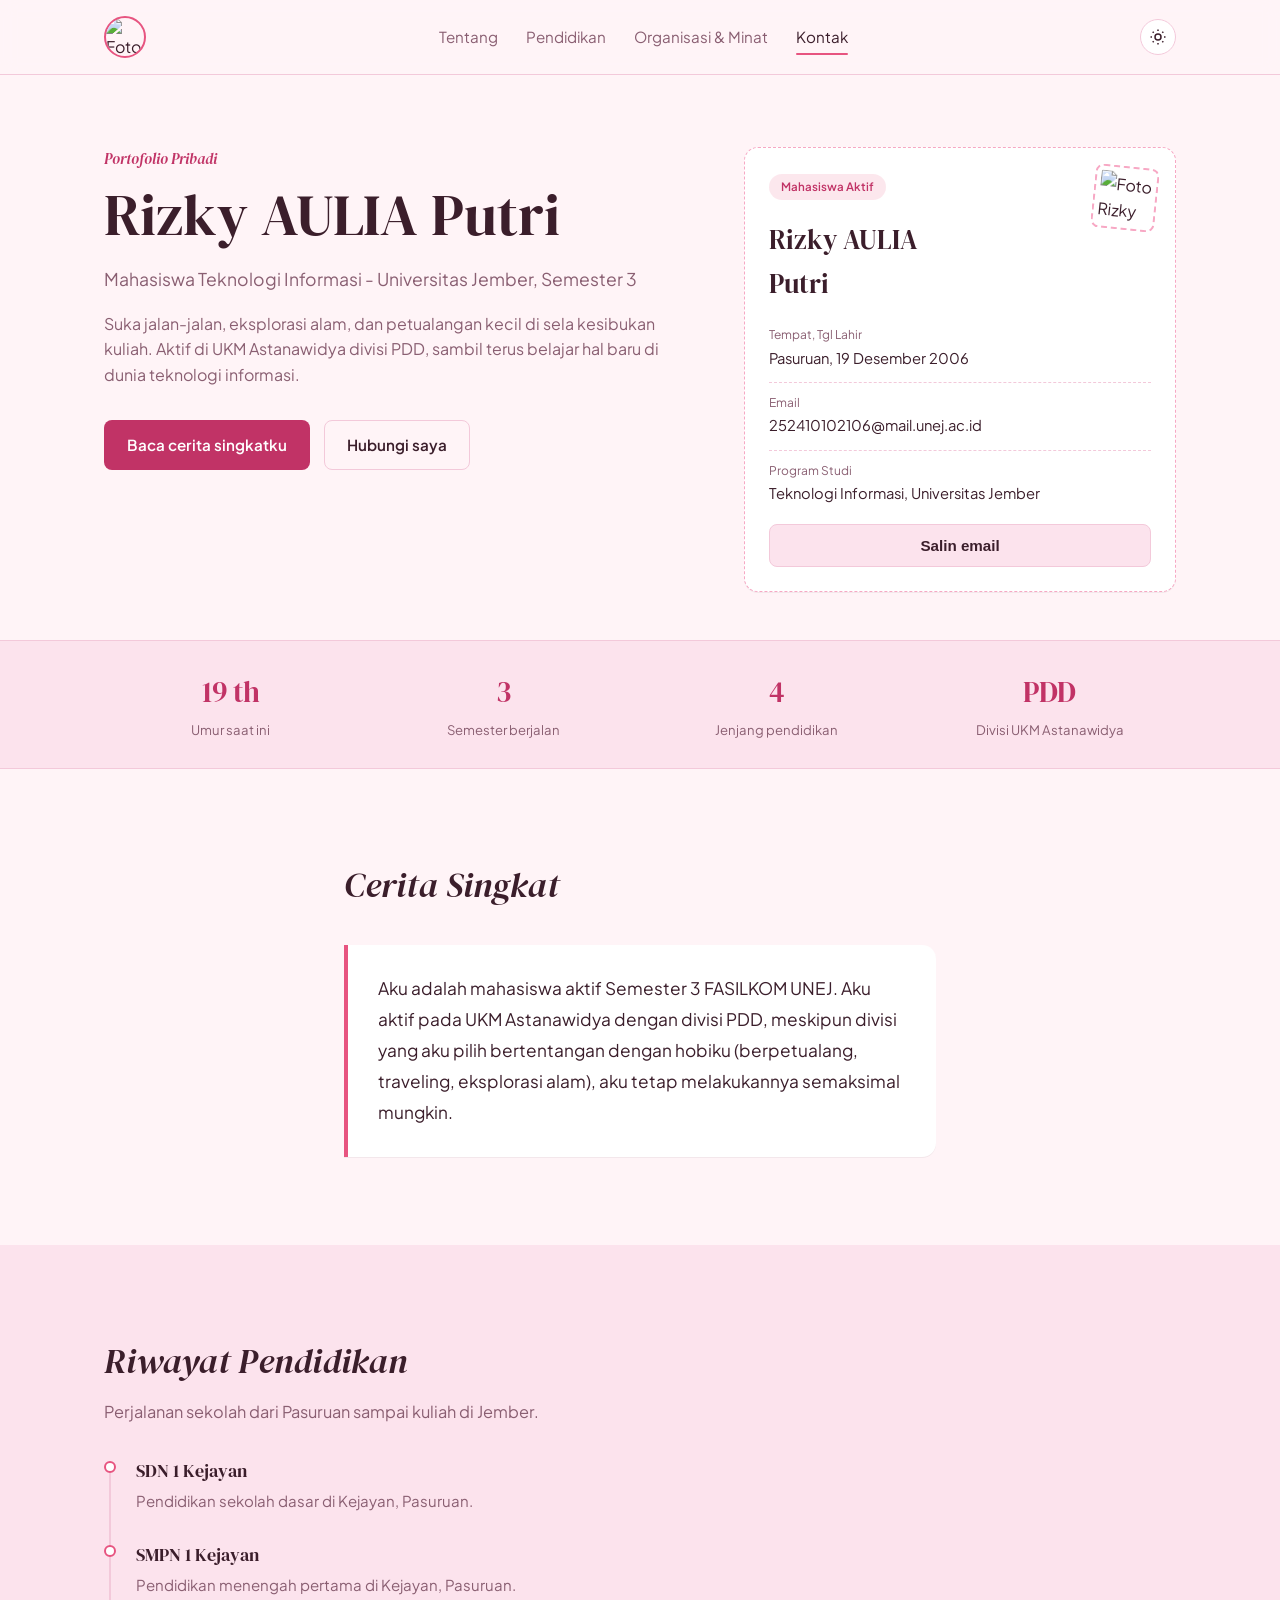
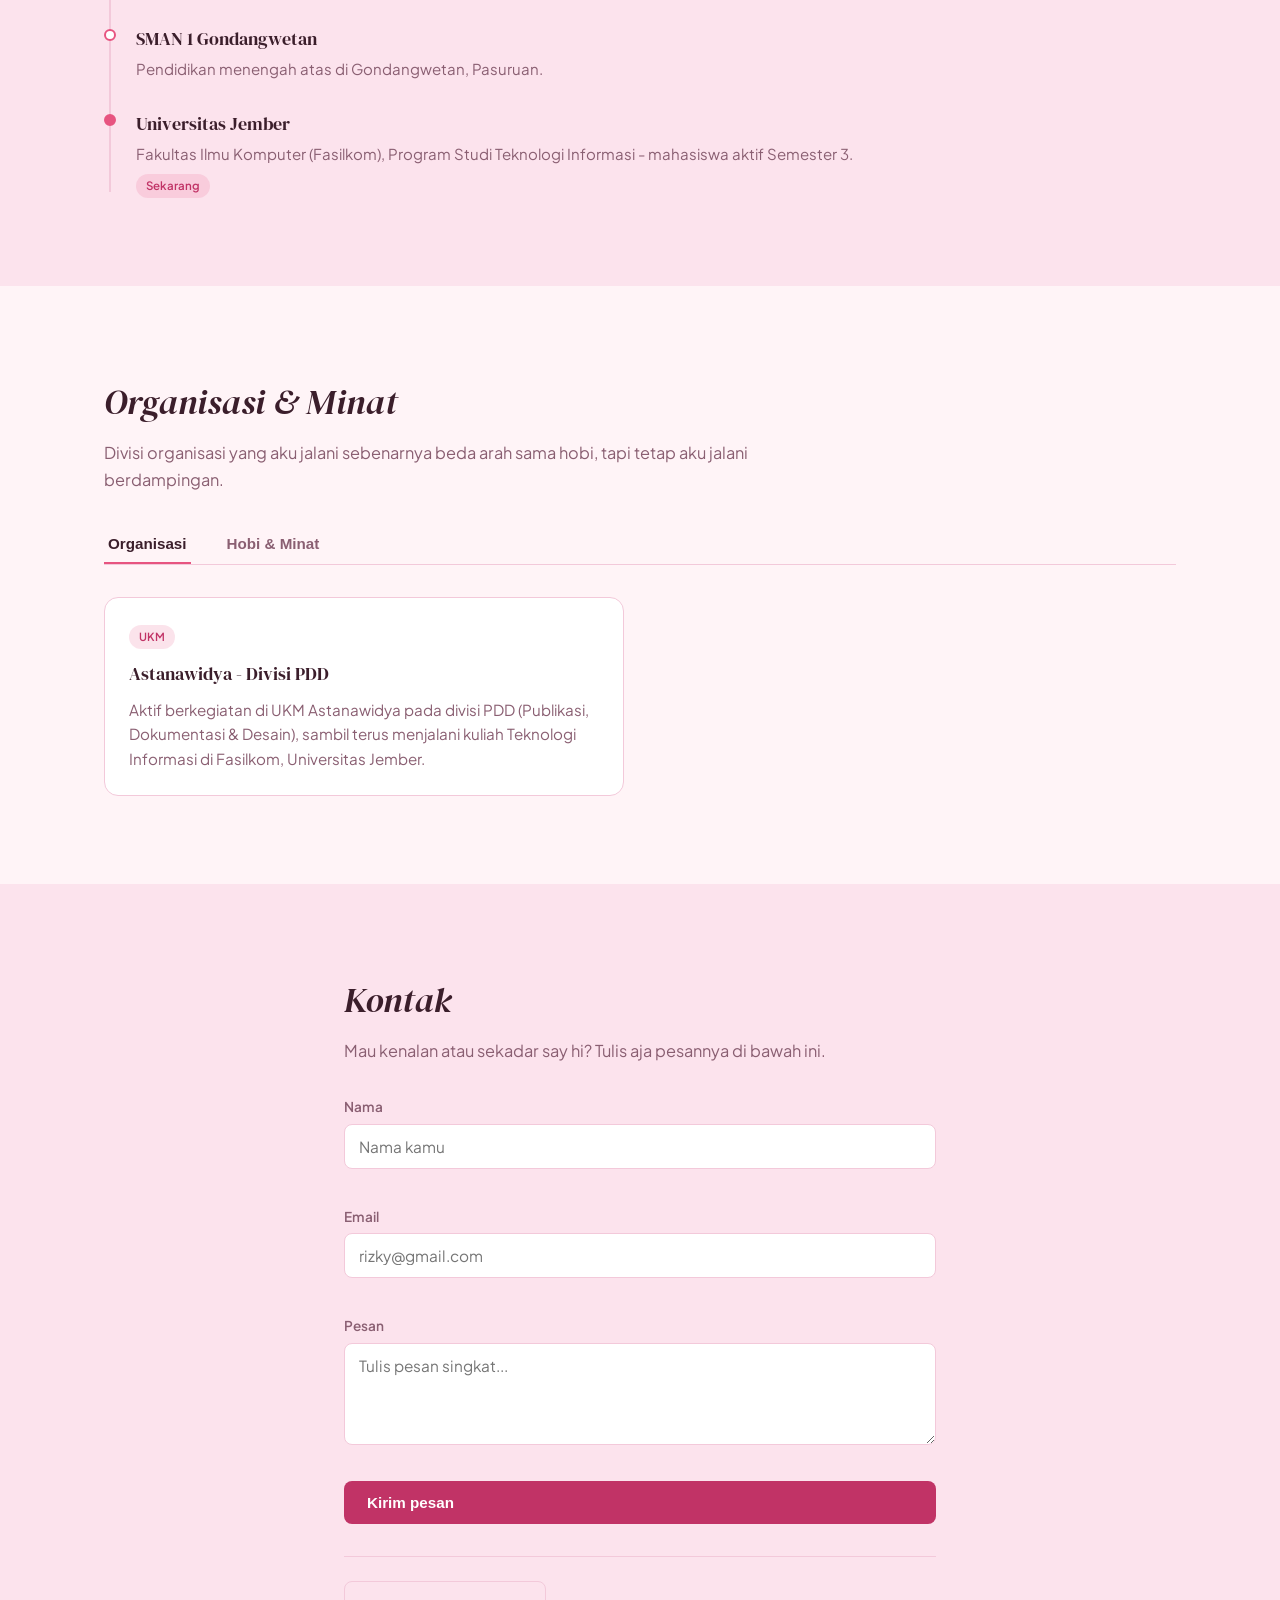
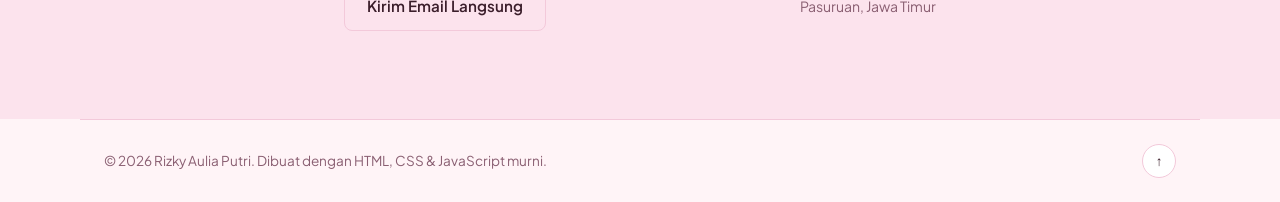
==== index.html @ 134a584e "tes" ====
<!DOCTYPE html>
<html lang="id">
<head>
<meta charset="UTF-8">
<meta name="viewport" content="width=device-width, initial-scale=1.0">
<title>Rizky Aulia Putri - Portofolio</title>
<meta name="description" content="Portofolio pribadi Rizky Aulia Putri, mahasiswa Teknologi Informasi Universitas Jember.">
<link rel="preconnect" href="https://fonts.googleapis.com">
<link rel="preconnect" href="https://fonts.gstatic.com" crossorigin>
<link href="https://fonts.googleapis.com/css2?family=DM+Serif+Display:ital@0;1&family=Plus+Jakarta+Sans:wght@400;500;600;700&display=swap" rel="stylesheet">
<link rel="stylesheet" href="style.css">
</head>
<body>

<div class="progress-bar" id="progressBar"></div>

<header class="site-header" id="siteHeader">
  <div class="header-inner">
    <a href="#top" class="brand">
      <img class="brand-photo" src="assets/foto-rizky.jpg" alt="Foto Rizky Aulia Putri">
    </a>

    <nav class="main-nav" id="mainNav">
      <a href="#tentang" class="nav-link">Tentang</a>
      <a href="#pendidikan" class="nav-link">Pendidikan</a>
      <a href="#organisasi" class="nav-link">Organisasi &amp; Minat</a>
      <a href="#kontak" class="nav-link">Kontak</a>
    </nav>

    <div class="header-actions">
      <button class="theme-toggle" id="themeToggle" type="button" aria-label="Ganti tampilan gelap/terang">
        <svg id="iconSun" width="18" height="18" viewBox="0 0 24 24" fill="none" stroke="currentColor" stroke-width="2"><circle cx="12" cy="12" r="4"/><path d="M12 2v2M12 20v2M4.9 4.9l1.4 1.4M17.7 17.7l1.4 1.4M2 12h2M20 12h2M4.9 19.1l1.4-1.4M17.7 6.3l1.4-1.4"/></svg>
        <svg id="iconMoon" width="18" height="18" viewBox="0 0 24 24" fill="none" stroke="currentColor" stroke-width="2"><path d="M21 12.8A9 9 0 1 1 11.2 3a7 7 0 0 0 9.8 9.8z"/></svg>
      </button>
      <button class="nav-toggle" id="navToggle" type="button" aria-label="Buka menu" aria-expanded="false">
        <span></span><span></span><span></span>
      </button>
    </div>
  </div>
</header>

<main id="top">

  <!-- HERO -->
  <section class="hero" id="hero">
    <div class="hero-inner">
      <p class="hero-kicker">Portofolio Pribadi</p>
      <h1 class="hero-name">Rizky AULIA Putri</h1>
      <p class="hero-role">Mahasiswa Teknologi Informasi - Universitas Jember, Semester 3</p>
      <p class="hero-desc">Suka jalan-jalan, eksplorasi alam, dan petualangan kecil di sela kesibukan kuliah. Aktif di UKM Astanawidya divisi PDD, sambil terus belajar hal baru di dunia teknologi informasi.</p>
      <div class="hero-cta">
        <a href="#tentang" class="btn btn-primary">Baca cerita singkatku</a>
        <a href="#kontak" class="btn btn-ghost">Hubungi saya</a>
      </div>
    </div>

    <div class="postcard" id="postcard">
      <img class="postcard-stamp" src="assets/foto-rizky.jpg" alt="Foto Rizky Aulia Putri">
      <div class="postcard-mark">Mahasiswa Aktif</div>
      <h2 class="postcard-title">Rizky AULIA<br>Putri</h2>
      <dl class="postcard-list">
        <div class="postcard-row"><dt>Tempat, Tgl Lahir</dt><dd>Pasuruan, 19 Desember 2006</dd></div>
        <div class="postcard-row"><dt>Email</dt><dd id="idEmail">252410102106@mail.unej.ac.id</dd></div>
        <div class="postcard-row"><dt>Program Studi</dt><dd>Teknologi Informasi, Universitas Jember</dd></div>
      </dl>
      <button class="btn btn-copy" id="copyEmailBtn" type="button">
        <span id="copyEmailLabel">Salin email</span>
      </button>
    </div>
  </section>

  <!-- STRIP -->
  <section class="strip" id="strip">
    <div class="strip-inner">
      <div class="strip-item">
        <span class="strip-value" id="ageValue">-</span>
        <span class="strip-label">Umur saat ini</span>
      </div>
      <div class="strip-item">
        <span class="strip-value">3</span>
        <span class="strip-label">Semester berjalan</span>
      </div>
      <div class="strip-item">
        <span class="strip-value">4</span>
        <span class="strip-label">Jenjang pendidikan</span>
      </div>
      <div class="strip-item">
        <span class="strip-value">PDD</span>
        <span class="strip-label">Divisi UKM Astanawidya</span>
      </div>
    </div>
  </section>

  <!-- TENTANG / CERITA -->
  <section class="section" id="tentang">
    <div class="section-inner section-inner--narrow">
      <h2 class="section-title">Cerita Singkat</h2>

      <blockquote class="story-card">
        <p>Aku adalah mahasiswa aktif Semester 3 FASILKOM UNEJ. Aku aktif pada UKM Astanawidya dengan divisi PDD, meskipun divisi yang aku pilih bertentangan dengan hobiku (berpetualang, traveling, eksplorasi alam), aku tetap melakukannya semaksimal mungkin.</p>
      </blockquote>
    </div>
  </section>

  <!-- PENDIDIKAN -->
  <section class="section section-alt" id="pendidikan">
    <div class="section-inner">
      <h2 class="section-title">Riwayat Pendidikan</h2>
      <p class="section-sub">Perjalanan sekolah dari Pasuruan sampai kuliah di Jember.</p>

      <ol class="timeline">
        <li class="timeline-item">
          <span class="timeline-dot"></span>
          <div class="timeline-body">
            <h3>SDN 1 Kejayan</h3>
            <p>Pendidikan sekolah dasar di Kejayan, Pasuruan.</p>
          </div>
        </li>
        <li class="timeline-item">
          <span class="timeline-dot"></span>
          <div class="timeline-body">
            <h3>SMPN 1 Kejayan</h3>
            <p>Pendidikan menengah pertama di Kejayan, Pasuruan.</p>
          </div>
        </li>
        <li class="timeline-item">
          <span class="timeline-dot"></span>
          <div class="timeline-body">
            <h3>SMAN 1 Gondangwetan</h3>
            <p>Pendidikan menengah atas di Gondangwetan, Pasuruan.</p>
          </div>
        </li>
        <li class="timeline-item is-current">
          <span class="timeline-dot"></span>
          <div class="timeline-body">
            <h3>Universitas Jember</h3>
            <p>Fakultas Ilmu Komputer (Fasilkom), Program Studi Teknologi Informasi - mahasiswa aktif Semester 3.</p>
            <span class="badge">Sekarang</span>
          </div>
        </li>
      </ol>
    </div>
  </section>

  <!-- ORGANISASI & MINAT -->
  <section class="section" id="organisasi">
    <div class="section-inner">
      <h2 class="section-title">Organisasi &amp; Minat</h2>
      <p class="section-sub">Divisi organisasi yang aku jalani sebenarnya beda arah sama hobi, tapi tetap aku jalani berdampingan.</p>

      <div class="tabs" role="tablist" aria-label="Organisasi dan minat">
        <button class="tab-btn is-active" id="tabOrganisasi" role="tab" aria-selected="true" aria-controls="panelOrganisasi" data-target="panelOrganisasi" type="button">Organisasi</button>
        <button class="tab-btn" id="tabHobi" role="tab" aria-selected="false" aria-controls="panelHobi" data-target="panelHobi" type="button">Hobi &amp; Minat</button>
      </div>

      <div class="tab-panel" id="panelOrganisasi" role="tabpanel" aria-labelledby="tabOrganisasi">
        <div class="org-card">
          <span class="exp-tag">UKM</span>
          <h3>Astanawidya - Divisi PDD</h3>
          <p>Aktif berkegiatan di UKM Astanawidya pada divisi PDD (Publikasi, Dokumentasi &amp; Desain), sambil terus menjalani kuliah Teknologi Informasi di Fasilkom, Universitas Jember.</p>
        </div>
      </div>

      <div class="tab-panel is-hidden" id="panelHobi" role="tabpanel" aria-labelledby="tabHobi">
        <div class="chip-grid">
          <div class="chip-card"><h3>Traveling</h3><p>Senang menjelajahi tempat-tempat baru.</p></div>
          <div class="chip-card"><h3>Berpetualang</h3><p>Suka mencoba pengalaman dan tantangan baru.</p></div>
          <div class="chip-card"><h3>Eksplorasi Alam</h3><p>Menikmati waktu di luar ruangan, dekat dengan alam.</p></div>
        </div>
      </div>
    </div>
  </section>

  <!-- KONTAK -->
  <section class="section section-alt" id="kontak">
    <div class="section-inner section-inner--narrow">
      <h2 class="section-title">Kontak</h2>
      <p class="section-sub">Mau kenalan atau sekadar say hi? Tulis aja pesannya di bawah ini.</p>

      <form class="contact-form" id="contactForm" novalidate>
        <div class="form-row">
          <label for="fName">Nama</label>
          <input type="text" id="fName" name="fName" placeholder="Nama kamu" autocomplete="name">
          <span class="form-error" id="errName"></span>
        </div>
        <div class="form-row">
          <label for="fEmail">Email</label>
          <input type="text" id="fEmail" name="fEmail" placeholder="rizky@gmail.com" autocomplete="email">
          <span class="form-error" id="errEmail"></span>
        </div>
        <div class="form-row">
          <label for="fMessage">Pesan</label>
          <textarea id="fMessage" name="fMessage" rows="4" placeholder="Tulis pesan singkat..."></textarea>
          <span class="form-error" id="errMessage"></span>
        </div>
        <button type="submit" class="btn btn-primary">Kirim pesan</button>
        <p class="form-success is-hidden" id="formSuccess">Terima kasih, pesan tersimpan. Aku akan hubungi balik lewat email yang kamu tulis.</p>
      </form>

      <div class="contact-direct">
        <a class="btn btn-ghost" href="mailto:252410102106@mail.unej.ac.id" target="_blank" rel="noopener">Kirim Email Langsung</a>
        <span class="contact-address">Pasuruan, Jawa Timur</span>
      </div>
    </div>
  </section>

</main>

<footer class="site-footer">
  <p>&copy; <span id="year"></span> Rizky Aulia Putri. Dibuat dengan HTML, CSS &amp; JavaScript murni.</p>
  <button class="btn-top" id="backToTop" type="button" aria-label="Kembali ke atas">&uarr;</button>
</footer>

<script src="script.js"></script>
</body>
</html>
---- style.css ----
/* ==========================================================
   TOKENS
   ========================================================== */
:root{
  --ink: #3B1E2B;
  --ink-soft: #8A5F72;
  --paper: #FFF4F7;
  --paper-alt: #FCE3ED;
  --card: #FFFFFF;
  --line: #F3C9DA;
  --pink: #E75480;
  --pink-deep: #C13366;
  --blush: #F7A8C4;
  --danger: #B23A48;

  --font-display: 'DM Serif Display', serif;
  --font-body: 'Plus Jakarta Sans', system-ui, -apple-system, sans-serif;

  --radius-sm: 8px;
  --radius-md: 14px;
  --shadow-card: 0 1px 0 rgba(59,30,43,0.06);
  --maxw: 1120px;
}

:root[data-theme="dark"]{
  --ink: #FBE7EE;
  --ink-soft: #D9A9BC;
  --paper: #1E0F16;
  --paper-alt: #271420;
  --card: #2C1621;
  --line: #4A2635;
  --pink: #FF77A9;
  --pink-deep: #FF9CC0;
  --blush: #FFB3D1;
  --shadow-card: 0 1px 0 rgba(0,0,0,0.4);
}

*, *::before, *::after{ box-sizing: border-box; }
html{ scroll-behavior: smooth; scroll-padding-top: 90px; }

body{
  margin: 0;
  font-family: var(--font-body);
  background: var(--paper);
  color: var(--ink);
  line-height: 1.6;
  -webkit-font-smoothing: antialiased;
  transition: background .25s ease, color .25s ease;
}

h1, h2, h3{
  font-family: var(--font-display);
  font-weight: 400;
  margin: 0;
  color: var(--ink);
}

p{ margin: 0; }
a{ color: inherit; text-decoration: none; }
img{ max-width: 100%; display: block; }

:focus-visible{
  outline: 2px solid var(--pink);
  outline-offset: 3px;
}

@media (prefers-reduced-motion: reduce){
  *{ animation-duration: 0.001ms !important; transition-duration: 0.001ms !important; scroll-behavior: auto !important; }
}

/* ==========================================================
   LAYOUT HELPERS
   ========================================================== */
.section-inner{ max-width: var(--maxw); margin: 0 auto; padding: 0 24px; }
.section-inner--narrow{ max-width: 640px; }

.section{ padding: 88px 0; }
.section-alt{ background: var(--paper-alt); }

.section-title{ font-size: clamp(1.7rem, 3vw, 2.2rem); font-style: italic; }
.section-sub{ color: var(--ink-soft); margin-top: 10px; max-width: 56ch; font-size: 1.02rem; }

/* ==========================================================
   PROGRESS BAR
   ========================================================== */
.progress-bar{
  position: fixed; top: 0; left: 0; height: 3px; width: 0%;
  background: var(--pink); z-index: 1000; transition: width .1s linear;
}

/* ==========================================================
   HEADER
   ========================================================== */
.site-header{
  position: sticky; top: 0; z-index: 100;
  background: color-mix(in srgb, var(--paper) 88%, transparent);
  backdrop-filter: blur(8px);
  border-bottom: 1px solid var(--line);
}
.header-inner{
  max-width: var(--maxw); margin: 0 auto; padding: 16px 24px;
  display: flex; align-items: center; justify-content: space-between; gap: 16px;
}
.brand{ display: block; }
.brand-photo{
  width: 42px; height: 42px;
  border-radius: 50%;
  object-fit: cover;
  border: 2px solid var(--pink);
}

.main-nav{ display: flex; gap: 28px; }
.nav-link{ font-size: .95rem; color: var(--ink-soft); position: relative; padding: 4px 0; }
.nav-link:hover{ color: var(--ink); }
.nav-link.is-active{ color: var(--ink); }
.nav-link.is-active::after{
  content: ""; position: absolute; left: 0; right: 0; bottom: -2px; height: 2px;
  background: var(--pink); border-radius: 2px;
}

.header-actions{ display: flex; align-items: center; gap: 10px; }

.theme-toggle{
  width: 36px; height: 36px; border-radius: 50%;
  border: 1px solid var(--line); background: var(--card); color: var(--ink);
  display: grid; place-items: center; cursor: pointer;
}
.theme-toggle #iconMoon{ display: none; }
:root[data-theme="dark"] .theme-toggle #iconSun{ display: none; }
:root[data-theme="dark"] .theme-toggle #iconMoon{ display: block; }

.nav-toggle{
  display: none; width: 36px; height: 36px; border: 1px solid var(--line); border-radius: 8px;
  background: var(--card); flex-direction: column; align-items: center; justify-content: center;
  gap: 4px; cursor: pointer;
}
.nav-toggle span{ width: 18px; height: 2px; background: var(--ink); border-radius: 2px; transition: transform .2s ease, opacity .2s ease; }
.nav-toggle.is-open span:nth-child(1){ transform: translateY(6px) rotate(45deg); }
.nav-toggle.is-open span:nth-child(2){ opacity: 0; }
.nav-toggle.is-open span:nth-child(3){ transform: translateY(-6px) rotate(-45deg); }

/* ==========================================================
   HERO
   ========================================================== */
.hero{
  max-width: var(--maxw); margin: 0 auto; padding: 72px 24px 48px;
  display: grid; grid-template-columns: 1.15fr 0.85fr; gap: 56px; align-items: start;
}
.hero-kicker{ font-size: .95rem; color: var(--pink-deep); font-style: italic; font-family: var(--font-display); }
.hero-name{ font-size: clamp(2.4rem, 5.4vw, 3.6rem); line-height: 1.1; margin-top: 12px; }
.hero-role{ margin-top: 18px; font-size: 1.1rem; color: var(--ink-soft); }
.hero-desc{ margin-top: 18px; max-width: 58ch; color: var(--ink-soft); }
.hero-cta{ margin-top: 32px; display: flex; gap: 14px; flex-wrap: wrap; }

.btn{
  display: inline-flex; align-items: center; gap: 8px; padding: 12px 22px;
  border-radius: var(--radius-sm); font-size: .95rem; font-weight: 600;
  border: 1px solid transparent; cursor: pointer;
  transition: transform .15s ease, background .15s ease, border-color .15s ease;
}
.btn:active{ transform: translateY(1px); }
.btn-primary{ background: var(--pink-deep); color: #fff; }
.btn-primary:hover{ background: var(--pink); }
.btn-ghost{ background: transparent; border-color: var(--line); color: var(--ink); }
.btn-ghost:hover{ border-color: var(--pink); }

/* POSTCARD */
.postcard{
  background: var(--card);
  border: 1px dashed var(--blush);
  border-radius: var(--radius-md);
  padding: 24px;
  box-shadow: var(--shadow-card);
  position: relative;
}
.postcard-stamp{
  position: absolute;
  top: 18px; right: 18px;
  width: 64px; height: 64px;
  border: 2px dashed var(--blush);
  border-radius: 8px;
  object-fit: cover;
  padding: 4px;
  transform: rotate(6deg);
}
.postcard-mark{
  display: inline-block;
  font-size: .72rem;
  font-weight: 600;
  color: var(--pink-deep);
  background: color-mix(in srgb, var(--pink) 14%, transparent);
  padding: 4px 12px;
  border-radius: 999px;
  margin-bottom: 18px;
}
.postcard-title{
  font-size: 1.7rem;
  margin-bottom: 20px;
  padding-right: 60px;
}
.postcard-list{ margin: 0; display: flex; flex-direction: column; gap: 12px; }
.postcard-row{ display: flex; flex-direction: column; gap: 2px; border-top: 1px dashed var(--line); padding-top: 10px; }
.postcard-row:first-child{ border-top: none; padding-top: 0; }
.postcard-row dt{ font-size: .75rem; color: var(--ink-soft); }
.postcard-row dd{ margin: 0; font-size: .92rem; word-break: break-word; }

.btn-copy{
  margin-top: 18px; width: 100%; justify-content: center;
  background: var(--paper-alt); border: 1px solid var(--line); color: var(--ink);
}
.btn-copy:hover{ border-color: var(--pink); color: var(--pink-deep); }
.btn-copy.is-copied{ background: color-mix(in srgb, var(--pink) 16%, transparent); border-color: var(--pink); color: var(--pink-deep); }

/* ==========================================================
   STRIP
   ========================================================== */
.strip{ border-top: 1px solid var(--line); border-bottom: 1px solid var(--line); background: var(--paper-alt); }
.strip-inner{
  max-width: var(--maxw); margin: 0 auto; padding: 28px 24px;
  display: grid; grid-template-columns: repeat(4, 1fr); gap: 20px;
}
.strip-item{ display: flex; flex-direction: column; gap: 4px; text-align: center; }
.strip-value{ font-family: var(--font-display); font-size: 1.8rem; color: var(--pink-deep); }
.strip-label{ font-size: .82rem; color: var(--ink-soft); }

/* ==========================================================
   STORY CARD
   ========================================================== */
.story-card{
  margin: 32px 0 0;
  background: var(--card);
  border-left: 4px solid var(--pink);
  border-radius: 0 var(--radius-md) var(--radius-md) 0;
  padding: 28px 30px;
  box-shadow: var(--shadow-card);
}
.story-card p{
  font-size: 1.08rem;
  line-height: 1.8;
  color: var(--ink);
}

/* ==========================================================
   TIMELINE
   ========================================================== */
.timeline{ list-style: none; margin: 32px 0 0; padding: 0; position: relative; }
.timeline::before{
  content: ""; position: absolute; left: 5px; top: 6px; bottom: 6px; width: 2px; background: var(--line);
}
.timeline-item{ position: relative; padding: 0 0 28px 32px; }
.timeline-item:last-child{ padding-bottom: 0; }
.timeline-dot{
  position: absolute; left: 0; top: 4px; width: 12px; height: 12px; border-radius: 50%;
  background: var(--card); border: 2px solid var(--pink);
}
.timeline-item.is-current .timeline-dot{ background: var(--pink); }
.timeline-body h3{ font-size: 1.1rem; }
.timeline-body p{ color: var(--ink-soft); margin-top: 4px; font-size: .94rem; }
.badge{
  display: inline-block; margin-top: 8px; font-size: .72rem; font-weight: 600;
  color: var(--pink-deep); background: color-mix(in srgb, var(--pink) 16%, transparent);
  padding: 3px 10px; border-radius: 999px;
}

/* ==========================================================
   TABS (Organisasi / Hobi)
   ========================================================== */
.tabs{ display: flex; gap: 8px; margin-top: 32px; border-bottom: 1px solid var(--line); }
.tab-btn{
  background: transparent; border: none; border-bottom: 2px solid transparent;
  padding: 10px 4px; margin-right: 24px; font-size: .95rem; font-weight: 600;
  color: var(--ink-soft); cursor: pointer;
}
.tab-btn.is-active{ color: var(--ink); border-color: var(--pink); }

.tab-panel{ padding-top: 32px; }
.tab-panel.is-hidden{ display: none; }

.org-card{
  background: var(--card); border: 1px solid var(--line); border-radius: var(--radius-md);
  padding: 24px; max-width: 520px;
}
.org-card h3{ font-size: 1.15rem; margin-top: 10px; }
.org-card p{ color: var(--ink-soft); margin-top: 10px; font-size: .95rem; }

.exp-tag{
  display: inline-block; font-size: .7rem; font-weight: 600; color: var(--pink-deep);
  background: color-mix(in srgb, var(--pink) 16%, transparent); padding: 3px 10px; border-radius: 999px;
}

.chip-grid{ display: grid; grid-template-columns: repeat(auto-fill, minmax(220px, 1fr)); gap: 16px; }
.chip-card{ background: var(--card); border: 1px solid var(--line); border-radius: var(--radius-sm); padding: 18px; }
.chip-card h3{ font-size: 1.02rem; }
.chip-card p{ color: var(--ink-soft); font-size: .88rem; margin-top: 6px; }

/* ==========================================================
   CONTACT
   ========================================================== */
.contact-form{ margin-top: 32px; display: flex; flex-direction: column; gap: 18px; }
.form-row{ display: flex; flex-direction: column; gap: 6px; }
.form-row label{ font-size: .85rem; font-weight: 600; color: var(--ink-soft); }
.form-row input, .form-row textarea{
  font-family: var(--font-body); font-size: .96rem; padding: 12px 14px; border-radius: var(--radius-sm);
  border: 1px solid var(--line); background: var(--card); color: var(--ink); resize: vertical;
}
.form-row input:focus, .form-row textarea:focus{ border-color: var(--pink); }
.form-row.has-error input, .form-row.has-error textarea{ border-color: var(--danger); }
.form-error{ font-size: .78rem; color: var(--danger); min-height: 1em; }
.form-success{ font-size: .9rem; color: var(--pink-deep); margin-top: -4px; }
.form-success.is-hidden{ display: none; }

.contact-direct{
  margin-top: 32px; padding-top: 24px; border-top: 1px solid var(--line);
  display: flex; align-items: center; justify-content: space-between; flex-wrap: wrap; gap: 14px;
}
.contact-address{ font-size: .88rem; color: var(--ink-soft); }

/* ==========================================================
   FOOTER
   ========================================================== */
.site-footer{
  border-top: 1px solid var(--line); padding: 24px; display: flex; align-items: center;
  justify-content: space-between; max-width: var(--maxw); margin: 0 auto; color: var(--ink-soft); font-size: .85rem;
}
.btn-top{
  width: 34px; height: 34px; border-radius: 50%; border: 1px solid var(--line);
  background: var(--card); color: var(--ink); cursor: pointer;
}

/* ==========================================================
   RESPONSIVE
   ========================================================== */
@media (max-width: 900px){
  .hero{ grid-template-columns: 1fr; }
  .postcard{ max-width: 460px; }
}

@media (max-width: 760px){
  .main-nav{
    position: fixed; top: 65px; left: 0; right: 0; background: var(--paper);
    border-bottom: 1px solid var(--line); flex-direction: column; padding: 16px 24px 24px; gap: 16px;
    transform: translateY(-8px); opacity: 0; pointer-events: none;
    transition: opacity .18s ease, transform .18s ease;
  }
  .main-nav.is-open{ opacity: 1; transform: translateY(0); pointer-events: auto; }
  .nav-toggle{ display: flex; }
  .strip-inner{ grid-template-columns: repeat(2, 1fr); }
  .contact-direct{ flex-direction: column; align-items: flex-start; }
}

@media (max-width: 480px){
  .section{ padding: 64px 0; }
  .hero{ padding-top: 48px; }
  .hero-cta{ flex-direction: column; align-items: stretch; }
  .btn{ justify-content: center; }
  .postcard-stamp{ width: 52px; height: 52px; }
}
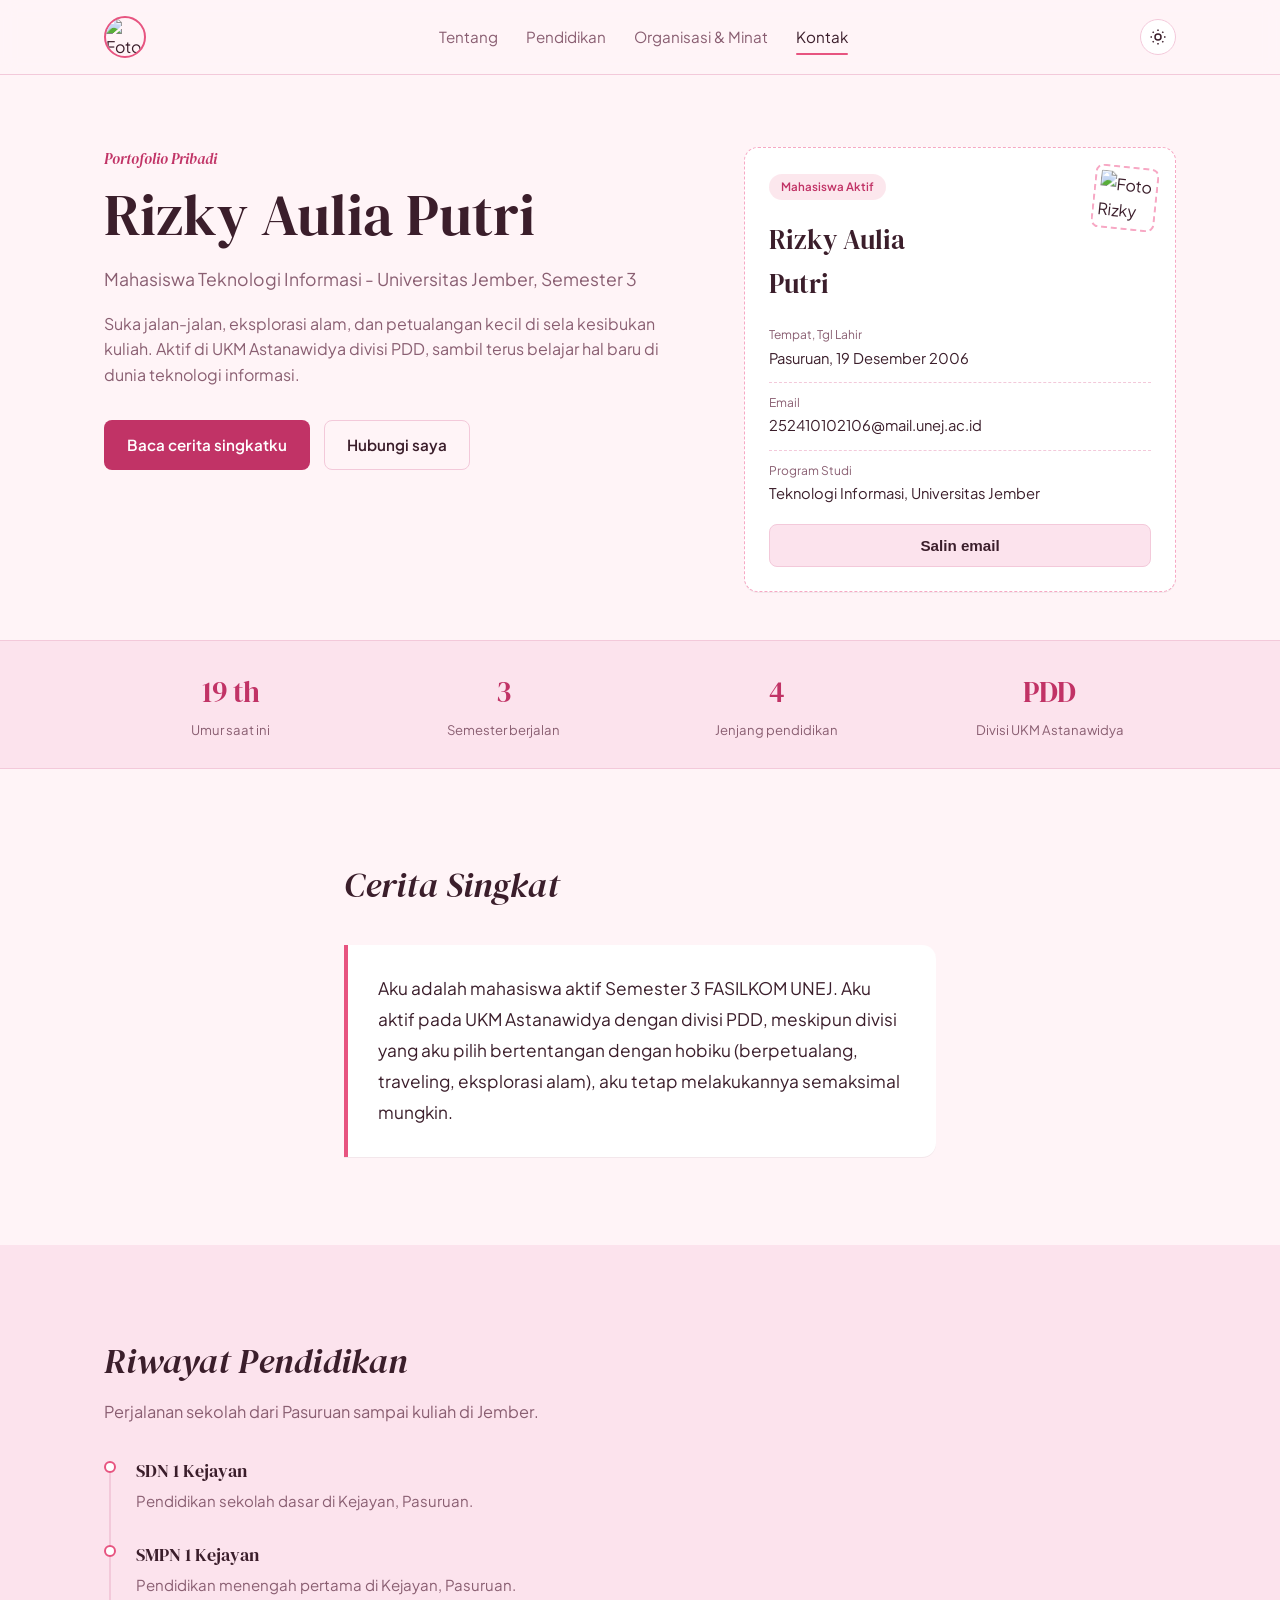
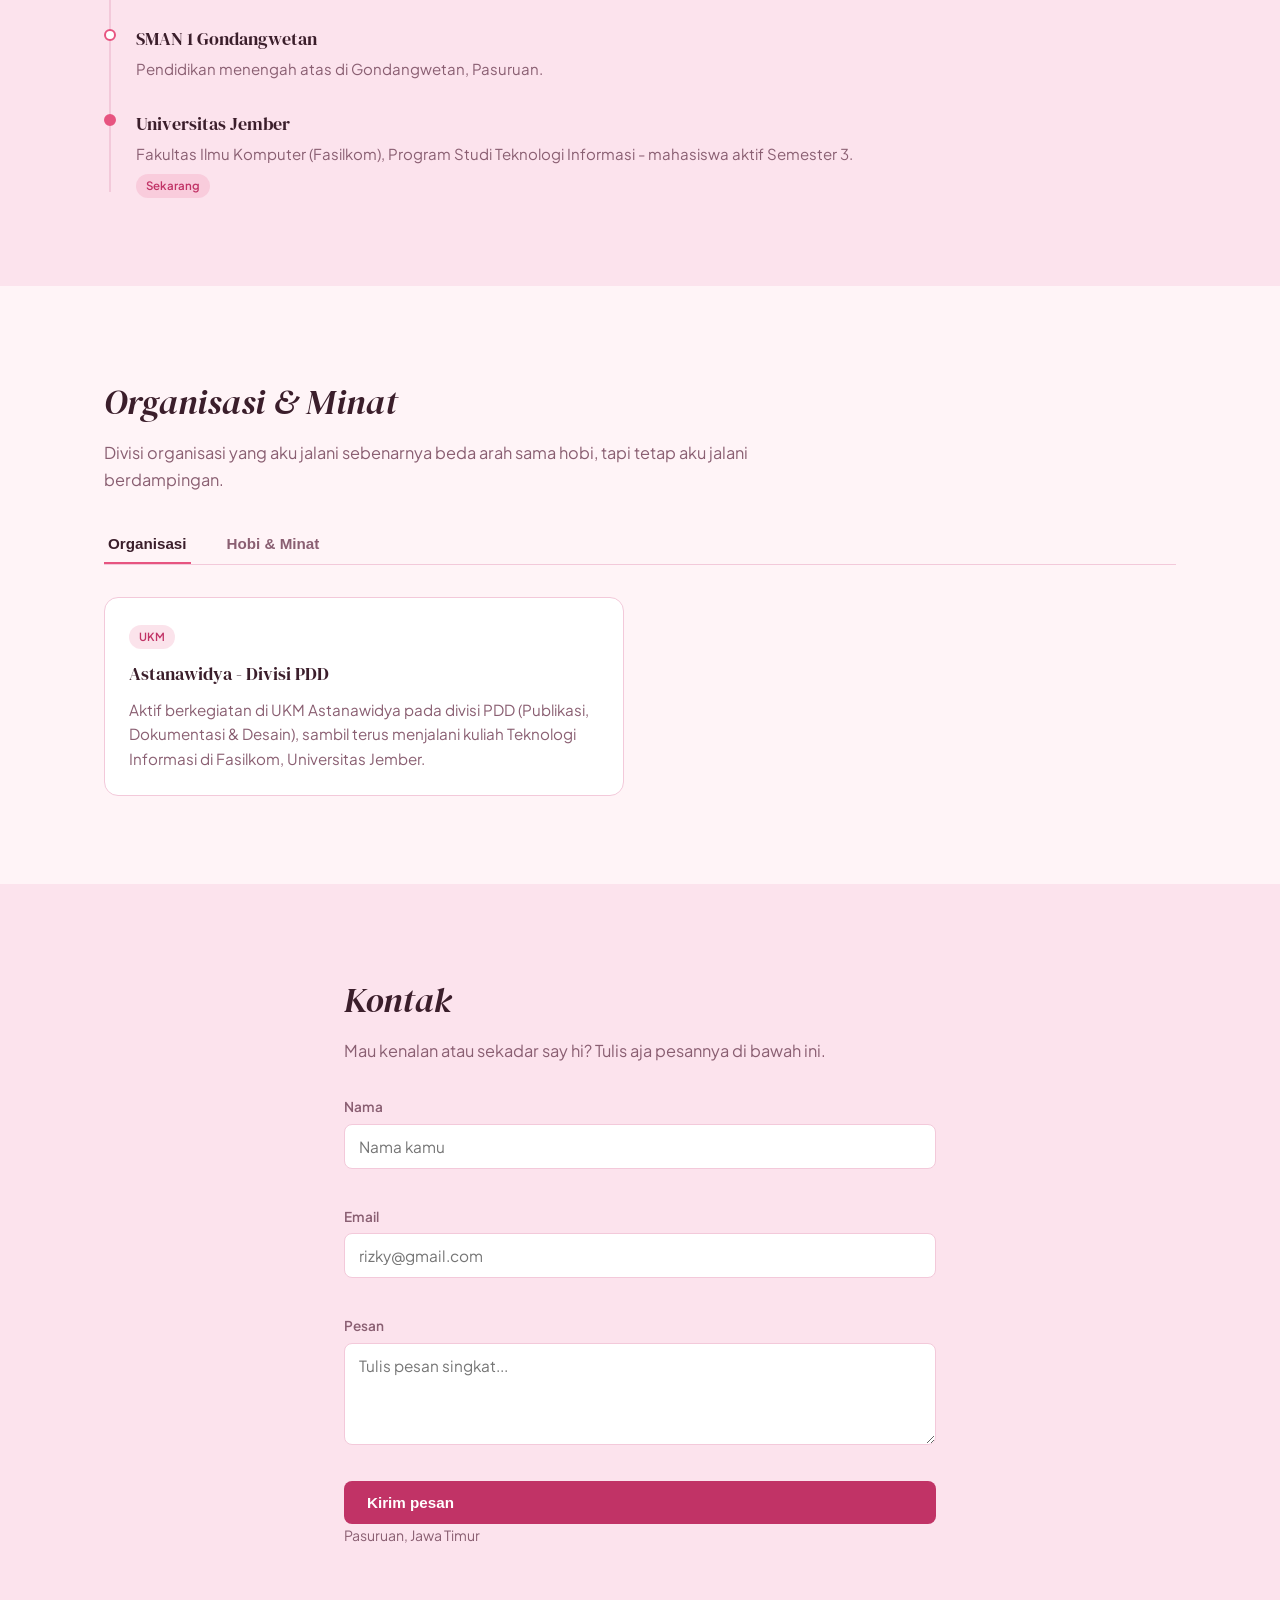
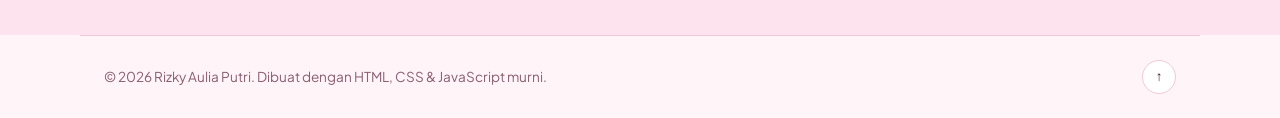
==== commit d0c07907: "ganti" ====
--- a/index.html
+++ b/index.html
@@ -17,7 +17,7 @@
 <header class="site-header" id="siteHeader">
   <div class="header-inner">
     <a href="#top" class="brand">
-      <img class="brand-photo" src="assets/foto-rizky.jpg" alt="Foto Rizky Aulia Putri">
+      <img class="brand-photo" src="assets/aul.jpeg" alt="Foto Rizky Aulia Putri">
     </a>
 
     <nav class="main-nav" id="mainNav">
@@ -45,7 +45,7 @@
   <section class="hero" id="hero">
     <div class="hero-inner">
       <p class="hero-kicker">Portofolio Pribadi</p>
-      <h1 class="hero-name">Rizky AULIA Putri</h1>
+      <h1 class="hero-name">Rizky Aulia Putri</h1>
       <p class="hero-role">Mahasiswa Teknologi Informasi - Universitas Jember, Semester 3</p>
       <p class="hero-desc">Suka jalan-jalan, eksplorasi alam, dan petualangan kecil di sela kesibukan kuliah. Aktif di UKM Astanawidya divisi PDD, sambil terus belajar hal baru di dunia teknologi informasi.</p>
       <div class="hero-cta">
@@ -55,9 +55,9 @@
     </div>
 
     <div class="postcard" id="postcard">
-      <img class="postcard-stamp" src="assets/foto-rizky.jpg" alt="Foto Rizky Aulia Putri">
+      <img class="postcard-stamp" src="assets/aul.jpeg" alt="Foto Rizky Aulia Putri">
       <div class="postcard-mark">Mahasiswa Aktif</div>
-      <h2 class="postcard-title">Rizky AULIA<br>Putri</h2>
+      <h2 class="postcard-title">Rizky Aulia<br>Putri</h2>
       <dl class="postcard-list">
         <div class="postcard-row"><dt>Tempat, Tgl Lahir</dt><dd>Pasuruan, 19 Desember 2006</dd></div>
         <div class="postcard-row"><dt>Email</dt><dd id="idEmail">252410102106@mail.unej.ac.id</dd></div>
@@ -197,10 +197,7 @@
         <p class="form-success is-hidden" id="formSuccess">Terima kasih, pesan tersimpan. Aku akan hubungi balik lewat email yang kamu tulis.</p>
       </form>
 
-      <div class="contact-direct">
-        <a class="btn btn-ghost" href="mailto:252410102106@mail.unej.ac.id" target="_blank" rel="noopener">Kirim Email Langsung</a>
-        <span class="contact-address">Pasuruan, Jawa Timur</span>
-      </div>
+      <p class="contact-address">Pasuruan, Jawa Timur</p>
     </div>
   </section>
 
@@ -213,4 +210,4 @@
 
 <script src="script.js"></script>
 </body>
-</html>
+</html>
